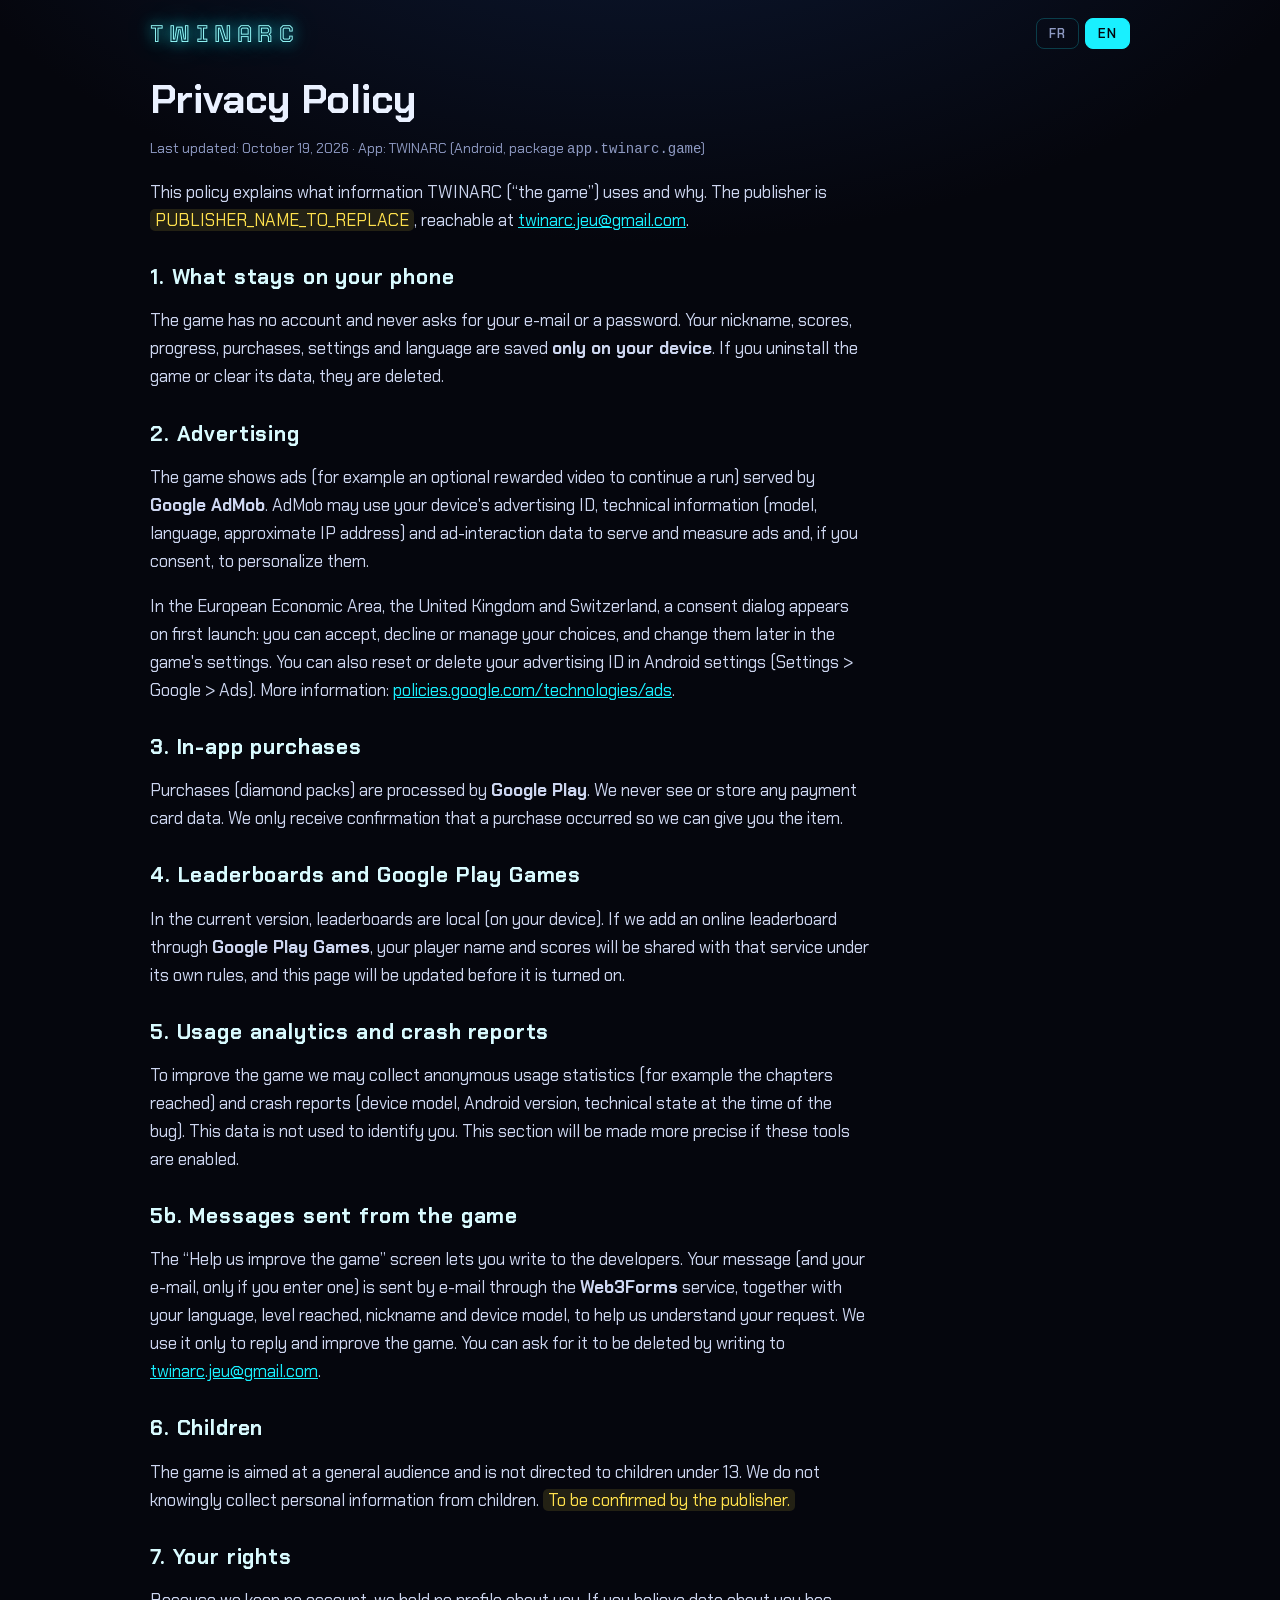
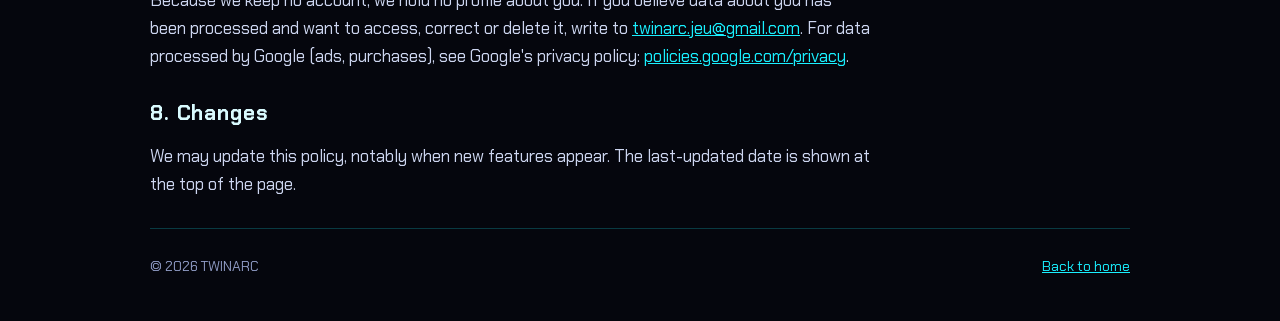
==== privacy.html @ 7a90dc8a "Add files via upload" ====
<!doctype html>
<html lang="fr">
<head>
<meta charset="utf-8">
<meta name="viewport" content="width=device-width,initial-scale=1,viewport-fit=cover">
<title>Politique de confidentialité · TWINARC</title>
<meta name="robots" content="index,follow">
<meta name="theme-color" content="#05060d">
<link rel="preconnect" href="https://fonts.googleapis.com"><link rel="preconnect" href="https://fonts.gstatic.com" crossorigin>
<link rel="stylesheet" href="https://fonts.googleapis.com/css2?family=Chakra+Petch:wght@400;600;700&family=Tourney:wght@400&display=swap">
<link rel="stylesheet" href="style.css">
</head>
<body>
<div class="wrap doc">
<header class="top">
  <a class="logo" href="./">TWINARC</a>
  <div class="lang" role="group" aria-label="Langue / Language"><button data-set="fr" aria-pressed="true">FR</button><button data-set="en" aria-pressed="false">EN</button></div>
</header>

<main>
<div data-l="fr">
<h1>Politique de confidentialité</h1>
<p class="meta">Dernière mise à jour : 19 octobre 2026 · Application : TWINARC (Android, identifiant <code>app.twinarc.game</code>)</p>
<p>Cette politique explique quelles informations TWINARC (« le jeu ») utilise et pourquoi. L'éditeur du jeu est <span class="ph">NOM_EDITEUR_A_REMPLACER</span>, joignable à <a href="mailto:twinarc.jeu@gmail.com">twinarc.jeu@gmail.com</a>.</p>

<h2>1. Ce qui reste sur ton téléphone</h2>
<p>Le jeu n'a pas de compte et ne te demande ni e-mail ni mot de passe. Ton pseudo, tes scores, ta progression, tes achats, tes réglages et ta langue sont enregistrés <b>uniquement sur ton appareil</b>. Si tu désinstalles le jeu ou effaces ses données, ils disparaissent.</p>

<h2>2. Publicités</h2>
<p>Le jeu affiche des publicités (par exemple une publicité vidéo facultative pour reprendre une partie) fournies par <b>Google AdMob</b>. AdMob peut utiliser l'identifiant publicitaire de ton appareil, des informations techniques (modèle, langue, adresse IP approximative) et des données d'interaction avec les annonces pour afficher et mesurer des publicités, et, si tu y consens, pour les personnaliser.</p>
<p>Dans l'Espace économique européen, au Royaume-Uni et en Suisse, une fenêtre de consentement s'affiche au premier lancement : tu peux accepter, refuser ou gérer tes choix. Tu peux les modifier ensuite dans les réglages du jeu. Tu peux aussi réinitialiser ou supprimer l'identifiant publicitaire dans les réglages Android (Paramètres &gt; Google &gt; Annonces). Plus d'informations : <a href="https://policies.google.com/technologies/ads">policies.google.com/technologies/ads</a>.</p>

<h2>3. Achats intégrés</h2>
<p>Les achats (packs de diamants) sont traités par <b>Google Play</b>. Nous ne voyons ni ne conservons aucune donnée de carte bancaire. Nous recevons seulement la confirmation qu'un achat a eu lieu pour te donner l'objet acheté.</p>

<h2>4. Classements et Google Play Jeux</h2>
<p>Dans la version actuelle, les classements sont locaux (sur ton appareil). Si nous ajoutons un classement en ligne via <b>Google Play Jeux</b>, ton nom de joueur et tes scores seront partagés avec ce service selon ses propres règles, et cette page sera mise à jour avant son activation.</p>

<h2>5. Mesure d'usage et rapports de plantage</h2>
<p>Pour améliorer le jeu, nous pouvons collecter des statistiques d'usage anonymes (par exemple les chapitres atteints) et des rapports de plantage (modèle d'appareil, version d'Android, état technique au moment du bug). Ces données ne servent pas à t'identifier. Cette section sera précisée si ces outils sont activés.</p>

<h2>5 bis. Messages envoyés depuis le jeu</h2>
<p>L'écran « Aide-nous à améliorer le jeu » te permet d'écrire aux développeurs. Ton message (et ton e-mail, uniquement si tu le renseignes) est envoyé par e-mail via le service <b>Web3Forms</b>, avec ta langue, ton niveau atteint, ton pseudo et le modèle de ton appareil, pour mieux comprendre ta demande. Nous ne les utilisons que pour répondre et améliorer le jeu. Tu peux demander leur suppression en écrivant à <a href="mailto:twinarc.jeu@gmail.com">twinarc.jeu@gmail.com</a>.</p>

<h2>6. Enfants</h2>
<p>Le jeu s'adresse à un public général et n'est pas destiné aux enfants de moins de 13 ans. Nous ne collectons pas sciemment d'informations personnelles auprès d'enfants. <span class="ph">À confirmer par l'éditeur.</span></p>

<h2>7. Tes droits</h2>
<p>Comme nous ne tenons pas de compte, nous ne conservons pas de profil sur toi. Si tu penses que des données te concernant ont été traitées et que tu veux y accéder, les corriger ou les supprimer, écris-nous à <a href="mailto:twinarc.jeu@gmail.com">twinarc.jeu@gmail.com</a>. Pour les données traitées par Google (publicités, achats), voir la politique de confidentialité de Google : <a href="https://policies.google.com/privacy">policies.google.com/privacy</a>.</p>

<h2>8. Modifications</h2>
<p>Nous pouvons mettre cette politique à jour, notamment quand de nouvelles fonctions apparaissent. La date de dernière mise à jour est indiquée en haut de la page.</p>
</div>

<div data-l="en">
<h1>Privacy Policy</h1>
<p class="meta">Last updated: October 19, 2026 · App: TWINARC (Android, package <code>app.twinarc.game</code>)</p>
<p>This policy explains what information TWINARC (“the game”) uses and why. The publisher is <span class="ph">PUBLISHER_NAME_TO_REPLACE</span>, reachable at <a href="mailto:twinarc.jeu@gmail.com">twinarc.jeu@gmail.com</a>.</p>

<h2>1. What stays on your phone</h2>
<p>The game has no account and never asks for your e-mail or a password. Your nickname, scores, progress, purchases, settings and language are saved <b>only on your device</b>. If you uninstall the game or clear its data, they are deleted.</p>

<h2>2. Advertising</h2>
<p>The game shows ads (for example an optional rewarded video to continue a run) served by <b>Google AdMob</b>. AdMob may use your device's advertising ID, technical information (model, language, approximate IP address) and ad-interaction data to serve and measure ads and, if you consent, to personalize them.</p>
<p>In the European Economic Area, the United Kingdom and Switzerland, a consent dialog appears on first launch: you can accept, decline or manage your choices, and change them later in the game's settings. You can also reset or delete your advertising ID in Android settings (Settings &gt; Google &gt; Ads). More information: <a href="https://policies.google.com/technologies/ads">policies.google.com/technologies/ads</a>.</p>

<h2>3. In-app purchases</h2>
<p>Purchases (diamond packs) are processed by <b>Google Play</b>. We never see or store any payment card data. We only receive confirmation that a purchase occurred so we can give you the item.</p>

<h2>4. Leaderboards and Google Play Games</h2>
<p>In the current version, leaderboards are local (on your device). If we add an online leaderboard through <b>Google Play Games</b>, your player name and scores will be shared with that service under its own rules, and this page will be updated before it is turned on.</p>

<h2>5. Usage analytics and crash reports</h2>
<p>To improve the game we may collect anonymous usage statistics (for example the chapters reached) and crash reports (device model, Android version, technical state at the time of the bug). This data is not used to identify you. This section will be made more precise if these tools are enabled.</p>

<h2>5b. Messages sent from the game</h2>
<p>The “Help us improve the game” screen lets you write to the developers. Your message (and your e-mail, only if you enter one) is sent by e-mail through the <b>Web3Forms</b> service, together with your language, level reached, nickname and device model, to help us understand your request. We use it only to reply and improve the game. You can ask for it to be deleted by writing to <a href="mailto:twinarc.jeu@gmail.com">twinarc.jeu@gmail.com</a>.</p>

<h2>6. Children</h2>
<p>The game is aimed at a general audience and is not directed to children under 13. We do not knowingly collect personal information from children. <span class="ph">To be confirmed by the publisher.</span></p>

<h2>7. Your rights</h2>
<p>Because we keep no account, we hold no profile about you. If you believe data about you has been processed and want to access, correct or delete it, write to <a href="mailto:twinarc.jeu@gmail.com">twinarc.jeu@gmail.com</a>. For data processed by Google (ads, purchases), see Google's privacy policy: <a href="https://policies.google.com/privacy">policies.google.com/privacy</a>.</p>

<h2>8. Changes</h2>
<p>We may update this policy, notably when new features appear. The last-updated date is shown at the top of the page.</p>
</div>
</main>

<footer>
  <span>© 2026 TWINARC</span>
  <a href="./"><span data-l="fr">Retour à l'accueil</span><span data-l="en">Back to home</span></a>
</footer>
</div>
<script src="lang.js"></script>
</body>
</html>
---- style.css ----
:root{--bg:#05060d;--bg2:#0a0d1c;--fg:#eaf1ff;--mut:#8f9bc4;--cy:#19f0ff;--mg:#ff2d95;--yl:#ffe14d;--line:rgba(25,240,255,.22)}
*{box-sizing:border-box}
html{scroll-behavior:smooth}
html{background:var(--bg);color-scheme:dark}
body{margin:0;min-height:100vh;background:radial-gradient(1200px 700px at 50% -10%,#0d1a36 0,transparent 62%) no-repeat,var(--bg);color:var(--fg);font:400 17px/1.65 "Chakra Petch",system-ui,sans-serif;padding-left:max(18px,env(safe-area-inset-left));padding-right:max(18px,env(safe-area-inset-right))}
a{color:var(--cy)}
.wrap{max-width:980px;margin:0 auto}
header.top{display:flex;align-items:center;justify-content:space-between;gap:12px;padding:18px 0}
.logo{font:400 24px "Tourney",sans-serif;letter-spacing:.22em;color:#9ff;text-shadow:0 0 14px #19f0ff,0 0 32px #19f0ff77;text-decoration:none}
.lang{display:flex;gap:6px}
.lang button{background:transparent;color:var(--mut);border:1px solid var(--line);border-radius:8px;padding:6px 12px;font:600 13px "Chakra Petch",sans-serif;cursor:pointer;letter-spacing:.08em}
.lang button[aria-pressed=true]{color:#05060d;background:var(--cy);border-color:var(--cy)}
.hero{display:grid;grid-template-columns:1.1fr 1fr;gap:28px;align-items:center;padding:28px 0 46px}
.hero h1{font:400 clamp(40px,8vw,76px)/1 "Tourney",sans-serif;letter-spacing:.14em;margin:0 0 14px;color:#cffcff;text-shadow:0 0 18px #19f0ff,0 0 44px #19f0ff88}
.tag{font-size:clamp(18px,3vw,24px);color:var(--fg);margin:0 0 10px;font-weight:600;text-wrap:balance}
.sub{color:var(--mut);margin:0 0 22px;max-width:46ch}
.cta{display:inline-flex;align-items:center;gap:10px;padding:13px 22px;border-radius:12px;border:1.5px solid var(--cy);color:var(--cy);font-weight:700;text-decoration:none;letter-spacing:.06em;box-shadow:0 0 18px rgba(25,240,255,.25) inset,0 0 18px rgba(25,240,255,.18)}
.cta.off{opacity:.65;cursor:default}
.demo{aspect-ratio:3/4;max-height:520px;width:100%;border:1.5px solid var(--line);border-radius:22px;background:#04050b;overflow:hidden;box-shadow:0 0 60px rgba(25,240,255,.12)}
.demo svg{width:100%;height:100%;display:block}
section{padding:34px 0}
h2{font:700 clamp(22px,4vw,32px)/1.2 "Chakra Petch",sans-serif;margin:0 0 20px;letter-spacing:.04em;text-wrap:balance}
h2 span{color:var(--cy)}
.grid{display:grid;grid-template-columns:repeat(auto-fit,minmax(220px,1fr));gap:14px}
.card{background:linear-gradient(180deg,rgba(255,255,255,.04),rgba(255,255,255,.015));border:1px solid var(--line);border-radius:16px;padding:18px 18px 16px}
.card h3{margin:0 0 6px;font-size:18px;color:#d9fbff}
.card p{margin:0;color:var(--mut);font-size:15.5px;line-height:1.55}
.steps{counter-reset:s;display:grid;gap:12px}
.step{display:flex;gap:14px;align-items:flex-start}
.step::before{counter-increment:s;content:counter(s);flex:none;width:34px;height:34px;border-radius:50%;border:1.5px solid var(--mg);color:var(--mg);display:grid;place-items:center;font-weight:700}
.step p{margin:3px 0 0}
.help{border:1px solid rgba(255,45,149,.35);border-radius:18px;padding:22px;background:rgba(255,45,149,.05)}
footer{border-top:1px solid var(--line);margin-top:30px;padding:26px 0 44px;color:var(--mut);font-size:14px;display:flex;flex-wrap:wrap;gap:10px 22px;justify-content:space-between}
.doc h1{font:700 clamp(26px,5vw,40px)/1.2 "Chakra Petch",sans-serif;margin:8px 0 6px}
.doc h2{font-size:21px;margin:30px 0 8px;color:#d9fbff}
.doc p,.doc li{color:#cdd6f0;max-width:72ch}
.doc .meta{color:var(--mut);font-size:14px}
.ph{background:rgba(255,225,77,.12);color:var(--yl);padding:0 5px;border-radius:5px}
[data-l]{display:none}
html[lang=fr] [data-l=fr],html[lang=en] [data-l=en]{display:revert}
html[lang=fr] span[data-l=fr],html[lang=en] span[data-l=en],html[lang=fr] a[data-l=fr],html[lang=en] a[data-l=en]{display:inline}
@media(max-width:760px){.hero{grid-template-columns:1fr}.demo{max-height:380px;aspect-ratio:4/3}}
@media(prefers-reduced-motion:reduce){html{scroll-behavior:auto}}
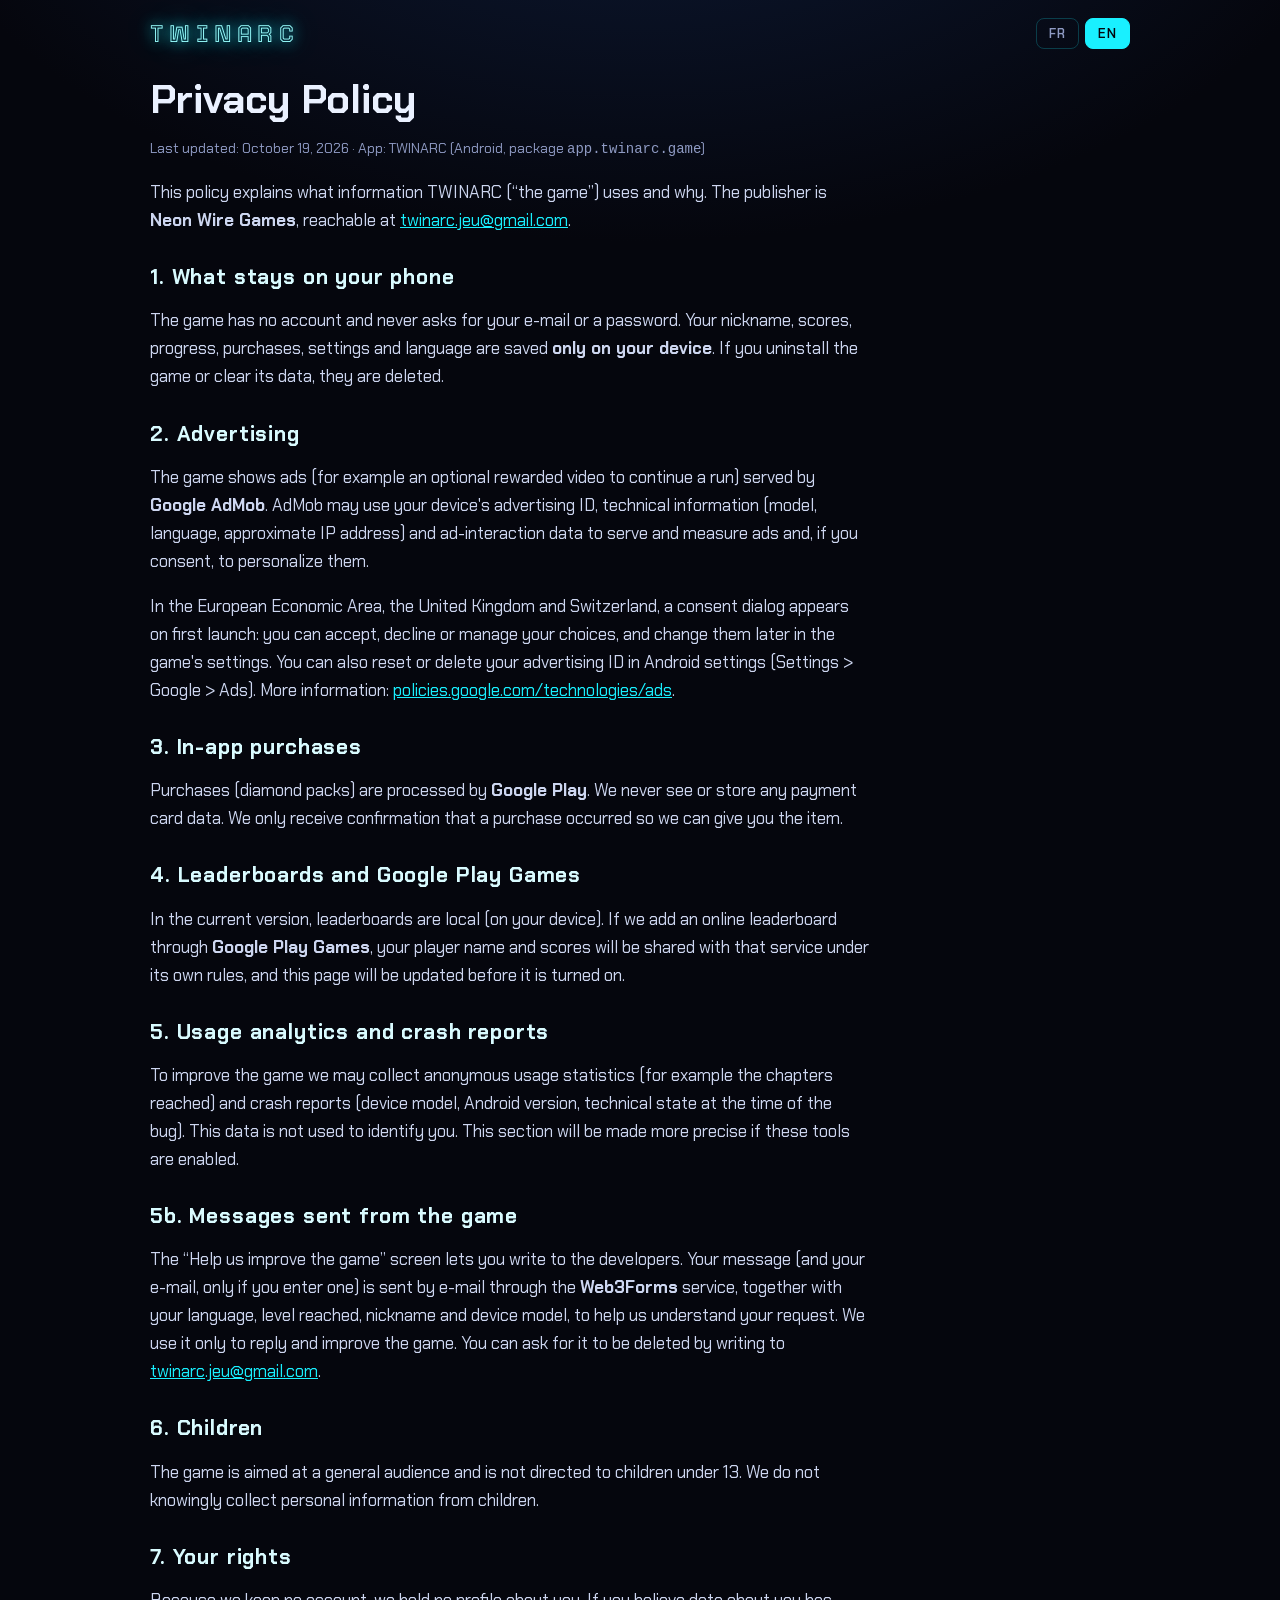
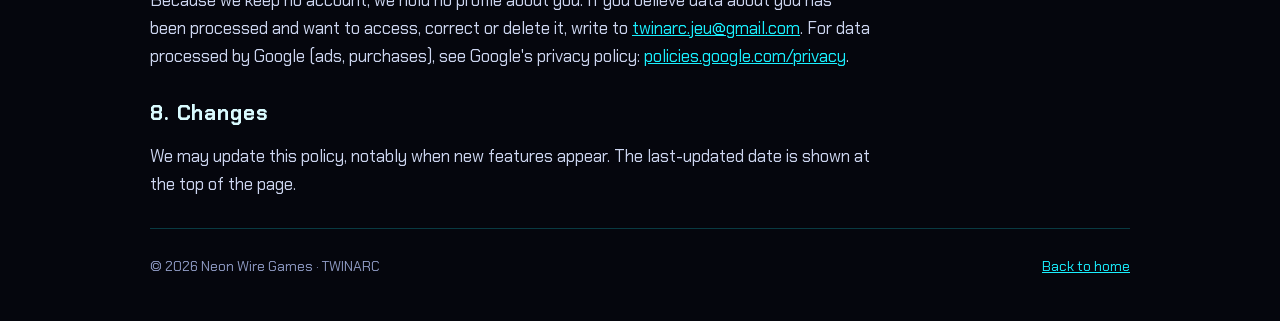
==== commit cb7c013e: "Add files via upload" ====
--- a/privacy.html
+++ b/privacy.html
@@ -21,7 +21,7 @@
 <div data-l="fr">
 <h1>Politique de confidentialité</h1>
 <p class="meta">Dernière mise à jour : 19 octobre 2026 · Application : TWINARC (Android, identifiant <code>app.twinarc.game</code>)</p>
-<p>Cette politique explique quelles informations TWINARC (« le jeu ») utilise et pourquoi. L'éditeur du jeu est <span class="ph">NOM_EDITEUR_A_REMPLACER</span>, joignable à <a href="mailto:twinarc.jeu@gmail.com">twinarc.jeu@gmail.com</a>.</p>
+<p>Cette politique explique quelles informations TWINARC (« le jeu ») utilise et pourquoi. L'éditeur du jeu est <b>Neon Wire Games</b>, joignable à <a href="mailto:twinarc.jeu@gmail.com">twinarc.jeu@gmail.com</a>.</p>
 
 <h2>1. Ce qui reste sur ton téléphone</h2>
 <p>Le jeu n'a pas de compte et ne te demande ni e-mail ni mot de passe. Ton pseudo, tes scores, ta progression, tes achats, tes réglages et ta langue sont enregistrés <b>uniquement sur ton appareil</b>. Si tu désinstalles le jeu ou effaces ses données, ils disparaissent.</p>
@@ -43,7 +43,7 @@
 <p>L'écran « Aide-nous à améliorer le jeu » te permet d'écrire aux développeurs. Ton message (et ton e-mail, uniquement si tu le renseignes) est envoyé par e-mail via le service <b>Web3Forms</b>, avec ta langue, ton niveau atteint, ton pseudo et le modèle de ton appareil, pour mieux comprendre ta demande. Nous ne les utilisons que pour répondre et améliorer le jeu. Tu peux demander leur suppression en écrivant à <a href="mailto:twinarc.jeu@gmail.com">twinarc.jeu@gmail.com</a>.</p>
 
 <h2>6. Enfants</h2>
-<p>Le jeu s'adresse à un public général et n'est pas destiné aux enfants de moins de 13 ans. Nous ne collectons pas sciemment d'informations personnelles auprès d'enfants. <span class="ph">À confirmer par l'éditeur.</span></p>
+<p>Le jeu s'adresse à un public général et n'est pas destiné aux enfants de moins de 13 ans. Nous ne collectons pas sciemment d'informations personnelles auprès d'enfants.</p>
 
 <h2>7. Tes droits</h2>
 <p>Comme nous ne tenons pas de compte, nous ne conservons pas de profil sur toi. Si tu penses que des données te concernant ont été traitées et que tu veux y accéder, les corriger ou les supprimer, écris-nous à <a href="mailto:twinarc.jeu@gmail.com">twinarc.jeu@gmail.com</a>. Pour les données traitées par Google (publicités, achats), voir la politique de confidentialité de Google : <a href="https://policies.google.com/privacy">policies.google.com/privacy</a>.</p>
@@ -55,7 +55,7 @@
 <div data-l="en">
 <h1>Privacy Policy</h1>
 <p class="meta">Last updated: October 19, 2026 · App: TWINARC (Android, package <code>app.twinarc.game</code>)</p>
-<p>This policy explains what information TWINARC (“the game”) uses and why. The publisher is <span class="ph">PUBLISHER_NAME_TO_REPLACE</span>, reachable at <a href="mailto:twinarc.jeu@gmail.com">twinarc.jeu@gmail.com</a>.</p>
+<p>This policy explains what information TWINARC (“the game”) uses and why. The publisher is <b>Neon Wire Games</b>, reachable at <a href="mailto:twinarc.jeu@gmail.com">twinarc.jeu@gmail.com</a>.</p>
 
 <h2>1. What stays on your phone</h2>
 <p>The game has no account and never asks for your e-mail or a password. Your nickname, scores, progress, purchases, settings and language are saved <b>only on your device</b>. If you uninstall the game or clear its data, they are deleted.</p>
@@ -77,7 +77,7 @@
 <p>The “Help us improve the game” screen lets you write to the developers. Your message (and your e-mail, only if you enter one) is sent by e-mail through the <b>Web3Forms</b> service, together with your language, level reached, nickname and device model, to help us understand your request. We use it only to reply and improve the game. You can ask for it to be deleted by writing to <a href="mailto:twinarc.jeu@gmail.com">twinarc.jeu@gmail.com</a>.</p>
 
 <h2>6. Children</h2>
-<p>The game is aimed at a general audience and is not directed to children under 13. We do not knowingly collect personal information from children. <span class="ph">To be confirmed by the publisher.</span></p>
+<p>The game is aimed at a general audience and is not directed to children under 13. We do not knowingly collect personal information from children.</p>
 
 <h2>7. Your rights</h2>
 <p>Because we keep no account, we hold no profile about you. If you believe data about you has been processed and want to access, correct or delete it, write to <a href="mailto:twinarc.jeu@gmail.com">twinarc.jeu@gmail.com</a>. For data processed by Google (ads, purchases), see Google's privacy policy: <a href="https://policies.google.com/privacy">policies.google.com/privacy</a>.</p>
@@ -88,7 +88,7 @@
 </main>
 
 <footer>
-  <span>© 2026 TWINARC</span>
+  <span>© 2026 Neon Wire Games · TWINARC</span>
   <a href="./"><span data-l="fr">Retour à l'accueil</span><span data-l="en">Back to home</span></a>
 </footer>
 </div>
